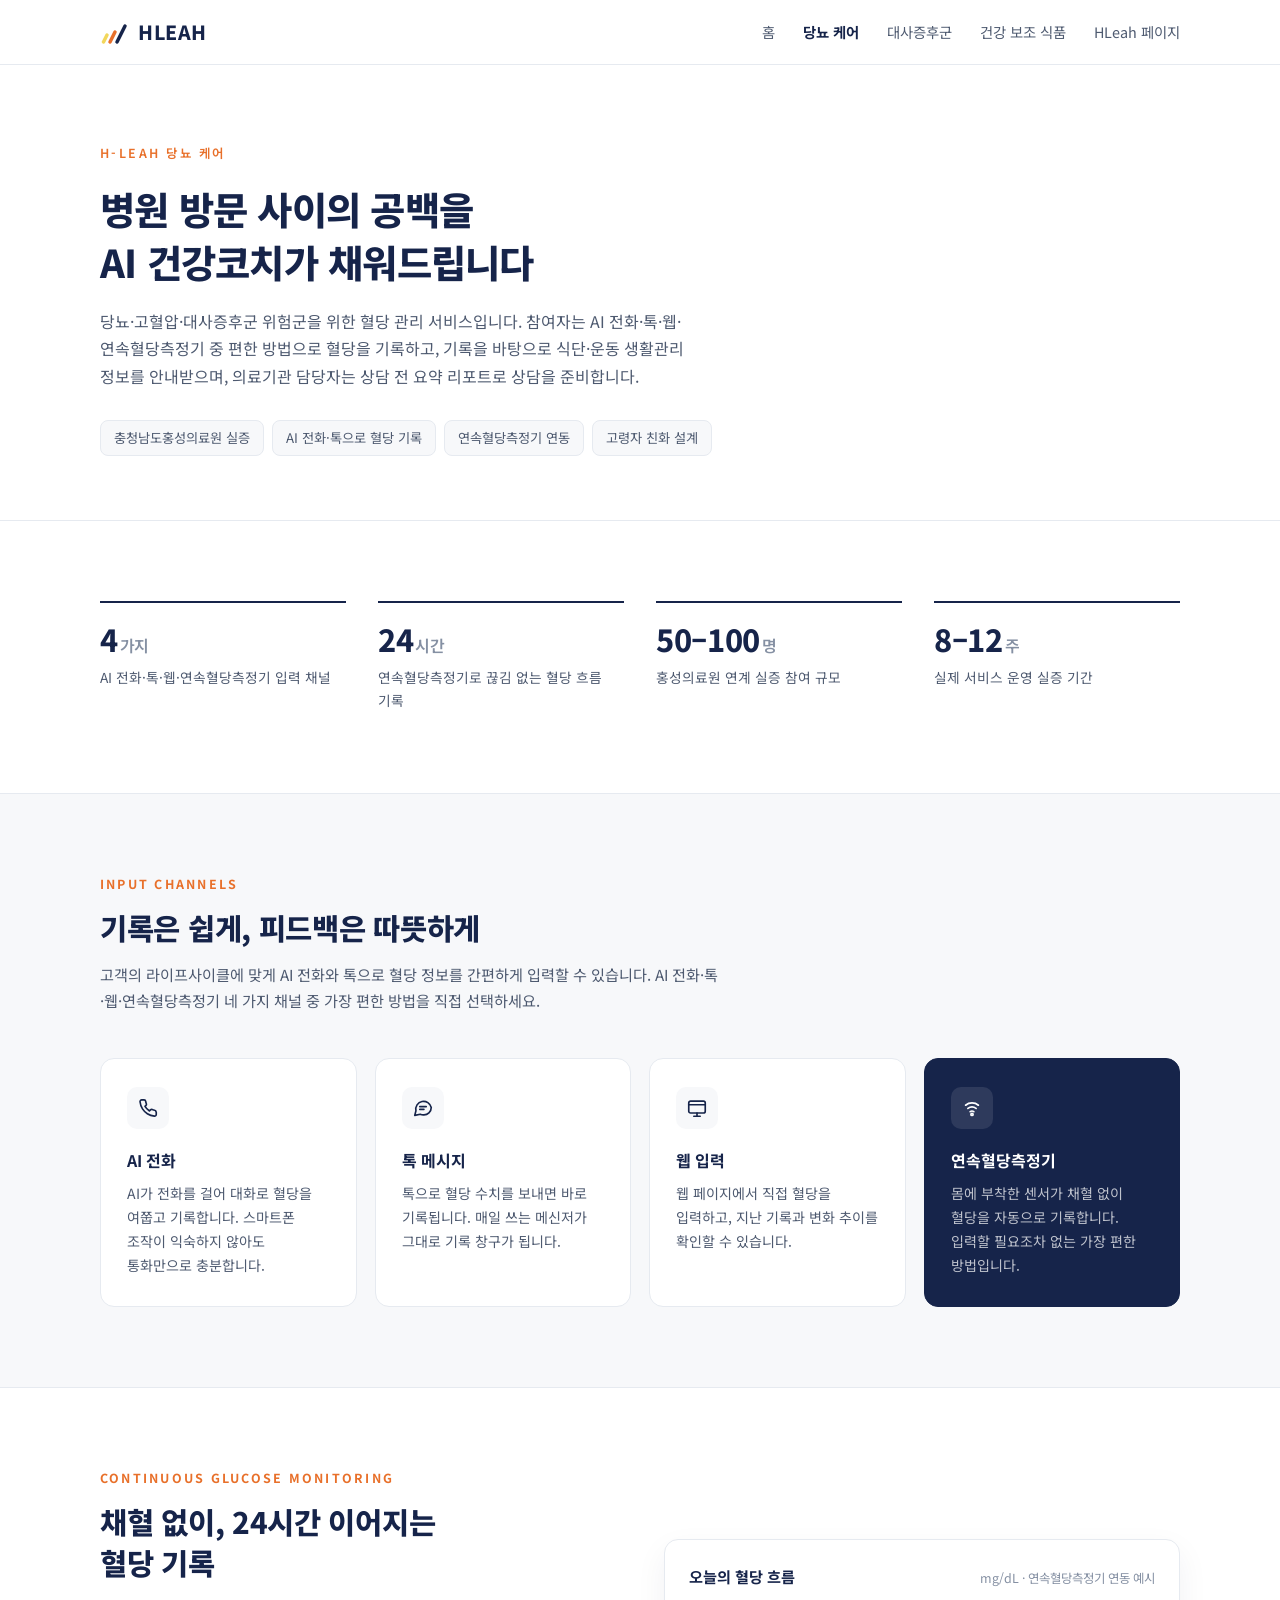
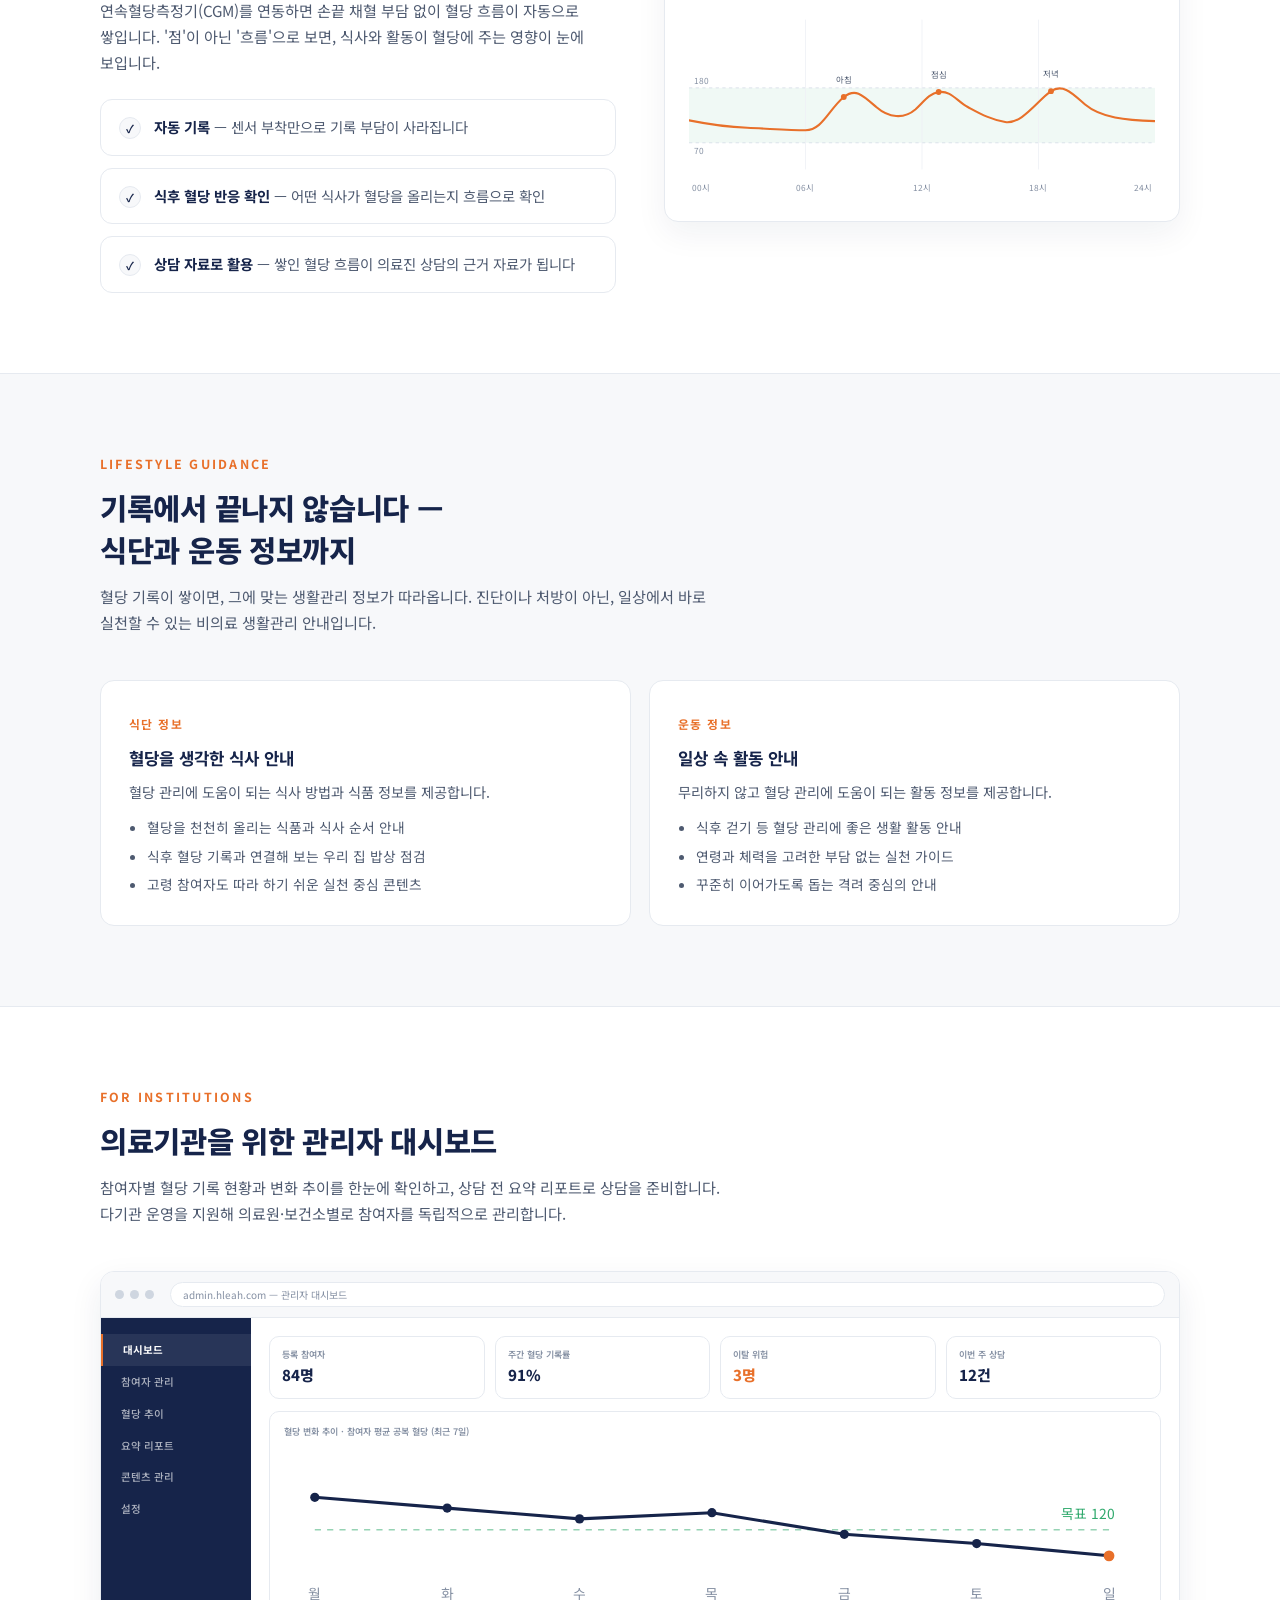
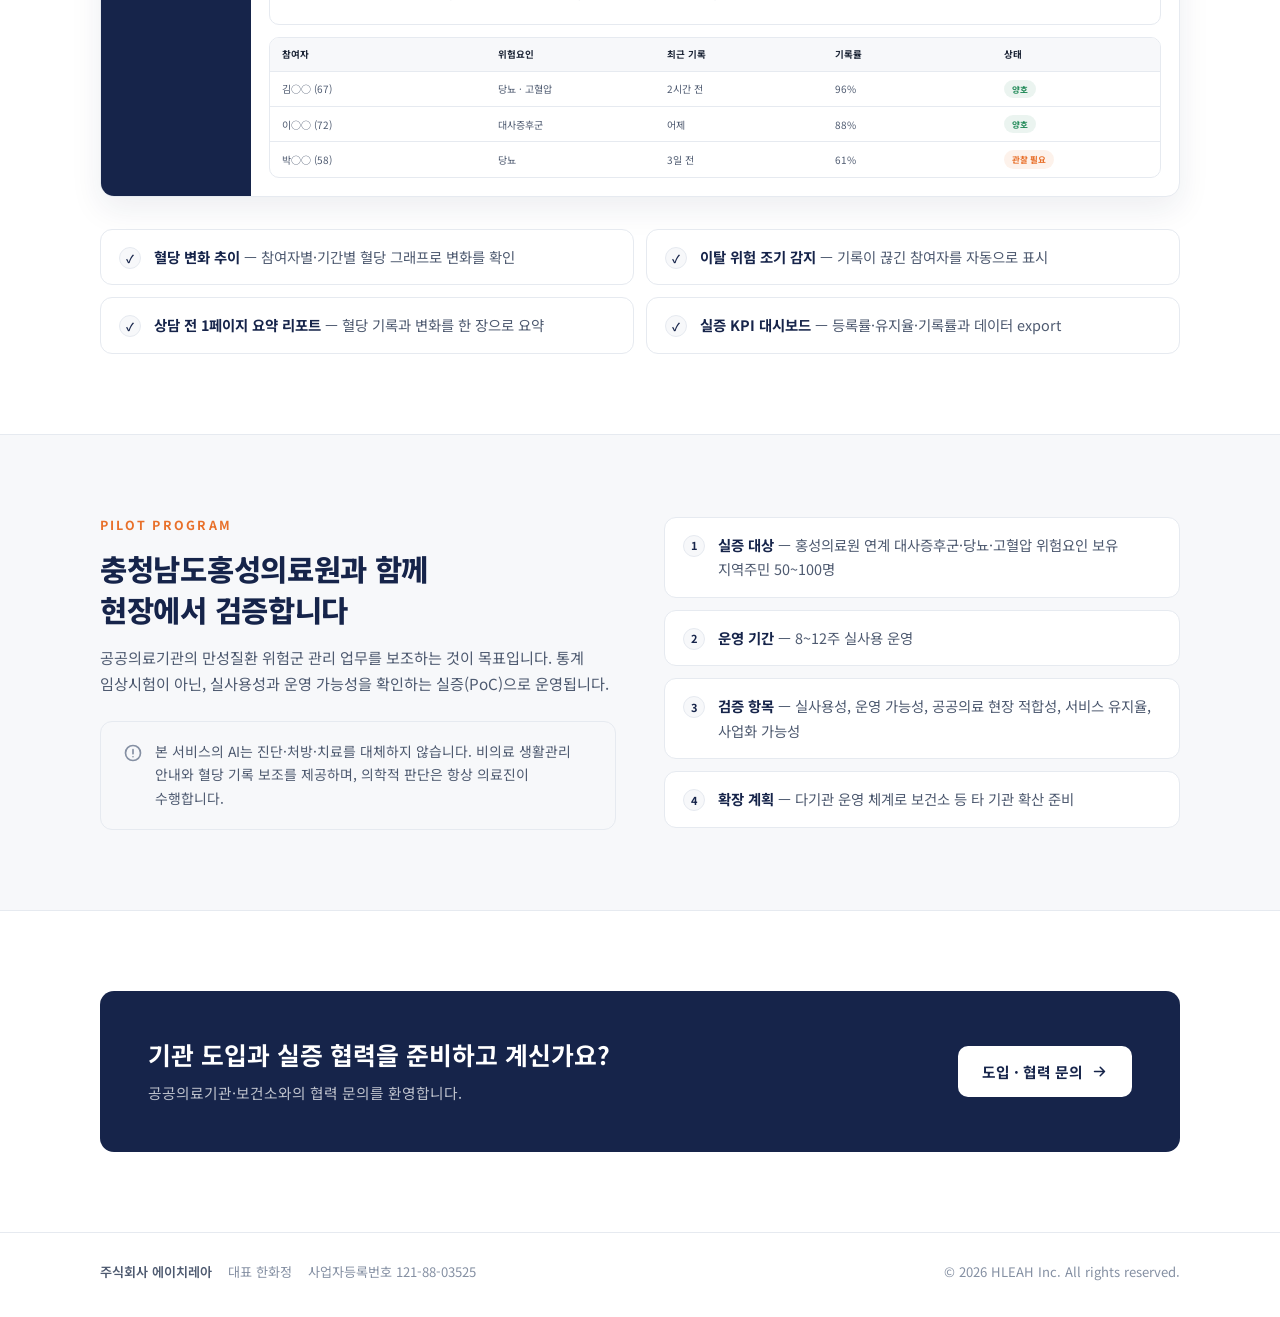
==== diabetes.html @ e3f1f856 "H-LEAH 정적 관문 홈페이지 초기 배포 - index.html: 바로가기 허브 (HLeah 페이지·당뇨 케어·대사증후군·건강 보조 식품) - diabetes.html: 당뇨 케" ====
<!DOCTYPE html>
<html lang="ko">
<head>
<meta charset="UTF-8">
<meta name="viewport" content="width=device-width, initial-scale=1.0">
<title>당뇨 케어 서비스 — H-LEAH</title>
<meta name="description" content="AI 전화·톡·웹·연속혈당측정기로 혈당을 간편하게 기록하는 당뇨 케어 서비스. 충청남도홍성의료원과 실증을 진행하고 있습니다.">
<link rel="preconnect" href="https://fonts.googleapis.com">
<link rel="preconnect" href="https://fonts.gstatic.com" crossorigin>
<link href="https://fonts.googleapis.com/css2?family=Noto+Sans+KR:wght@400;500;700;800;900&display=swap" rel="stylesheet">
<link rel="stylesheet" href="css/style.css">
<link rel="icon" href="data:image/svg+xml,%3Csvg xmlns='http://www.w3.org/2000/svg' viewBox='0 0 112 100'%3E%3Cg stroke-linecap='round' fill='none' stroke-width='14'%3E%3Cline x1='14' y1='88' x2='28' y2='60' stroke='%23f2d75c'/%3E%3Cline x1='40' y1='88' x2='60' y2='48' stroke='%23e8702a'/%3E%3Cline x1='68' y1='88' x2='100' y2='24' stroke='%2316244a'/%3E%3C/g%3E%3C/svg%3E">
</head>
<body>

<header class="site-header">
  <div class="container">
    <a class="logo" href="index.html" aria-label="H-LEAH 홈">
      <svg viewBox="0 0 112 100" width="28" height="25" aria-hidden="true">
        <g stroke-linecap="round" fill="none" stroke-width="14">
          <line x1="14" y1="88" x2="28" y2="60" stroke="#f2d75c"/>
          <line x1="40" y1="88" x2="60" y2="48" stroke="#e8702a"/>
          <line x1="68" y1="88" x2="100" y2="24" stroke="#16244a"/>
        </g>
      </svg>
      <span class="logo-word">HLEAH</span>
    </a>
    <nav class="site-nav">
      <a href="index.html">홈</a>
      <a href="diabetes.html" class="active">당뇨 케어</a>
      <a href="metabolic.html">대사증후군</a>
      <a href="supplements.html">건강 보조 식품</a>
      <a href="https://www.hleah.com">HLeah 페이지</a>
    </nav>
  </div>
</header>

<main>

<section class="sub-hero">
  <div class="container">
    <span class="eyebrow">H-LEAH 당뇨 케어</span>
    <h1>병원 방문 사이의 공백을<br>AI 건강코치가 채워드립니다</h1>
    <p class="lede">당뇨·고혈압·대사증후군 위험군을 위한 혈당 관리 서비스입니다.
    참여자는 AI 전화·톡·웹·연속혈당측정기 중 편한 방법으로 혈당을 기록하고,
    기록을 바탕으로 식단·운동 생활관리 정보를 안내받으며,
    의료기관 담당자는 상담 전 요약 리포트로 상담을 준비합니다.</p>
    <div class="hero-meta">
      <span class="hero-chip">충청남도홍성의료원 실증</span>
      <span class="hero-chip">AI 전화·톡으로 혈당 기록</span>
      <span class="hero-chip">연속혈당측정기 연동</span>
      <span class="hero-chip">고령자 친화 설계</span>
    </div>
  </div>
</section>

<section class="section">
  <div class="container">
    <div class="stat-strip">
      <div class="stat"><div class="num">4<em>가지</em></div><div class="lbl">AI 전화·톡·웹·연속혈당측정기 입력 채널</div></div>
      <div class="stat"><div class="num">24<em>시간</em></div><div class="lbl">연속혈당측정기로 끊김 없는 혈당 흐름 기록</div></div>
      <div class="stat"><div class="num">50–100<em>명</em></div><div class="lbl">홍성의료원 연계 실증 참여 규모</div></div>
      <div class="stat"><div class="num">8–12<em>주</em></div><div class="lbl">실제 서비스 운영 실증 기간</div></div>
    </div>
  </div>
</section>

<section class="section tint">
  <div class="container">
    <div class="section-head">
      <div class="kicker">Input Channels</div>
      <h2>기록은 쉽게, 피드백은 따뜻하게</h2>
      <p>고객의 라이프사이클에 맞게 AI 전화와 톡으로 혈당 정보를 간편하게 입력할 수 있습니다.
      AI 전화·톡·웹·연속혈당측정기 네 가지 채널 중 가장 편한 방법을 직접 선택하세요.</p>
    </div>
    <div class="feature-grid cols-4">
      <div class="feature-card">
        <div class="f-icon"><svg viewBox="0 0 24 24" fill="none" stroke="#16244a" stroke-width="1.8" stroke-linecap="round" stroke-linejoin="round"><path d="M21 16.5v2.6a1.8 1.8 0 0 1-2 1.8 17.6 17.6 0 0 1-7.7-2.7 17.3 17.3 0 0 1-5.3-5.3A17.6 17.6 0 0 1 3.3 5.2 1.8 1.8 0 0 1 5.1 3.2h2.6a1.8 1.8 0 0 1 1.8 1.5c.1.9.4 1.8.7 2.6a1.8 1.8 0 0 1-.4 1.9l-1.1 1.1a14.4 14.4 0 0 0 4.9 4.9l1.1-1.1a1.8 1.8 0 0 1 1.9-.4c.8.3 1.7.6 2.6.7a1.8 1.8 0 0 1 1.5 1.8Z"/></svg></div>
        <h3>AI 전화</h3>
        <p>AI가 전화를 걸어 대화로 혈당을 여쭙고 기록합니다. 스마트폰 조작이 익숙하지 않아도 통화만으로 충분합니다.</p>
      </div>
      <div class="feature-card">
        <div class="f-icon"><svg viewBox="0 0 24 24" fill="none" stroke="#16244a" stroke-width="1.8" stroke-linecap="round" stroke-linejoin="round"><path d="M21 11.5a8 8 0 0 1-8.5 8 8.4 8.4 0 0 1-3.5-.7L3 20l1.3-5A8 8 0 1 1 21 11.5Z"/><path d="M8.5 10.5h7M8.5 13.5h4.5"/></svg></div>
        <h3>톡 메시지</h3>
        <p>톡으로 혈당 수치를 보내면 바로 기록됩니다. 매일 쓰는 메신저가 그대로 기록 창구가 됩니다.</p>
      </div>
      <div class="feature-card">
        <div class="f-icon"><svg viewBox="0 0 24 24" fill="none" stroke="#16244a" stroke-width="1.8" stroke-linecap="round" stroke-linejoin="round"><rect x="3" y="4.5" width="18" height="13" rx="2"/><path d="M3 8.5h18M8.5 21h7M12 17.5V21"/></svg></div>
        <h3>웹 입력</h3>
        <p>웹 페이지에서 직접 혈당을 입력하고, 지난 기록과 변화 추이를 확인할 수 있습니다.</p>
      </div>
      <div class="feature-card dark">
        <div class="f-icon"><svg viewBox="0 0 24 24" fill="none" stroke="#fff" stroke-width="1.8" stroke-linecap="round" stroke-linejoin="round"><path d="M5 9a11 11 0 0 1 14 0"/><path d="M7.5 12.5a7.5 7.5 0 0 1 9 0"/><path d="M10 16a3.5 3.5 0 0 1 4 0"/><circle cx="12" cy="19" r="1.2"/></svg></div>
        <h3>연속혈당측정기</h3>
        <p>몸에 부착한 센서가 채혈 없이 혈당을 자동으로 기록합니다. 입력할 필요조차 없는 가장 편한 방법입니다.</p>
      </div>
    </div>
  </div>
</section>

<section class="section">
  <div class="container">
    <div class="split">
      <div>
        <div class="section-head" style="margin-bottom:24px">
          <div class="kicker">Continuous Glucose Monitoring</div>
          <h2>채혈 없이, 24시간 이어지는<br>혈당 기록</h2>
          <p>연속혈당측정기(CGM)를 연동하면 손끝 채혈 부담 없이 혈당 흐름이 자동으로 쌓입니다.
          '점'이 아닌 '흐름'으로 보면, 식사와 활동이 혈당에 주는 영향이 눈에 보입니다.</p>
        </div>
        <ul class="checklist">
          <li><span class="ck">✓</span><span><b>자동 기록</b> — 센서 부착만으로 기록 부담이 사라집니다</span></li>
          <li><span class="ck">✓</span><span><b>식후 혈당 반응 확인</b> — 어떤 식사가 혈당을 올리는지 흐름으로 확인</span></li>
          <li><span class="ck">✓</span><span><b>상담 자료로 활용</b> — 쌓인 혈당 흐름이 의료진 상담의 근거 자료가 됩니다</span></li>
        </ul>
      </div>
      <div class="cgm-panel">
        <div class="cgm-head"><b>오늘의 혈당 흐름</b><span>mg/dL · 연속혈당측정기 연동 예시</span></div>
        <svg viewBox="0 0 560 240" role="img" aria-label="연속혈당측정기 혈당 곡선 예시 그래프">
          <rect x="0" y="102" width="560" height="66" fill="rgba(47,169,108,0.07)"/>
          <line x1="0" y1="102" x2="560" y2="102" stroke="#d7dee8" stroke-dasharray="4 4"/>
          <line x1="0" y1="168" x2="560" y2="168" stroke="#d7dee8" stroke-dasharray="4 4"/>
          <text x="6" y="97" font-size="10" fill="#8590a3">180</text>
          <text x="6" y="182" font-size="10" fill="#8590a3">70</text>
          <line x1="140" y1="20" x2="140" y2="200" stroke="#eef1f6"/>
          <line x1="280" y1="20" x2="280" y2="200" stroke="#eef1f6"/>
          <line x1="420" y1="20" x2="420" y2="200" stroke="#eef1f6"/>
          <path d="M0,141 C25,146 45,149 70,150 C95,151 120,153 140,153 C160,153 168,128 186,113 C200,102 208,110 225,125 C240,138 258,140 272,128 C282,119 288,109 300,107 C315,105 322,118 335,125 C350,133 362,140 380,143 C400,146 418,118 435,106 C450,96 462,110 476,122 C495,138 525,141 560,142"
                fill="none" stroke="#e8702a" stroke-width="2.5" stroke-linecap="round"/>
          <circle cx="186" cy="113" r="3.5" fill="#e8702a"/>
          <circle cx="300" cy="107" r="3.5" fill="#e8702a"/>
          <circle cx="435" cy="106" r="3.5" fill="#e8702a"/>
          <text x="186" y="96" font-size="10" fill="#4e5a70" text-anchor="middle">아침</text>
          <text x="300" y="90" font-size="10" fill="#4e5a70" text-anchor="middle">점심</text>
          <text x="435" y="89" font-size="10" fill="#4e5a70" text-anchor="middle">저녁</text>
          <text x="4" y="226" font-size="10" fill="#8590a3">00시</text>
          <text x="140" y="226" font-size="10" fill="#8590a3" text-anchor="middle">06시</text>
          <text x="280" y="226" font-size="10" fill="#8590a3" text-anchor="middle">12시</text>
          <text x="420" y="226" font-size="10" fill="#8590a3" text-anchor="middle">18시</text>
          <text x="556" y="226" font-size="10" fill="#8590a3" text-anchor="end">24시</text>
        </svg>
      </div>
    </div>
  </div>
</section>

<section class="section tint">
  <div class="container">
    <div class="section-head">
      <div class="kicker">Lifestyle Guidance</div>
      <h2>기록에서 끝나지 않습니다 —<br>식단과 운동 정보까지</h2>
      <p>혈당 기록이 쌓이면, 그에 맞는 생활관리 정보가 따라옵니다.
      진단이나 처방이 아닌, 일상에서 바로 실천할 수 있는 비의료 생활관리 안내입니다.</p>
    </div>
    <div class="info-grid">
      <div class="info-card">
        <span class="tag">식단 정보</span>
        <h3>혈당을 생각한 식사 안내</h3>
        <p>혈당 관리에 도움이 되는 식사 방법과 식품 정보를 제공합니다.</p>
        <ul>
          <li>혈당을 천천히 올리는 식품과 식사 순서 안내</li>
          <li>식후 혈당 기록과 연결해 보는 우리 집 밥상 점검</li>
          <li>고령 참여자도 따라 하기 쉬운 실천 중심 콘텐츠</li>
        </ul>
      </div>
      <div class="info-card">
        <span class="tag">운동 정보</span>
        <h3>일상 속 활동 안내</h3>
        <p>무리하지 않고 혈당 관리에 도움이 되는 활동 정보를 제공합니다.</p>
        <ul>
          <li>식후 걷기 등 혈당 관리에 좋은 생활 활동 안내</li>
          <li>연령과 체력을 고려한 부담 없는 실천 가이드</li>
          <li>꾸준히 이어가도록 돕는 격려 중심의 안내</li>
        </ul>
      </div>
    </div>
  </div>
</section>

<section class="section" id="admin">
  <div class="container">
    <div class="section-head">
      <div class="kicker">For Institutions</div>
      <h2>의료기관을 위한 관리자 대시보드</h2>
      <p>참여자별 혈당 기록 현황과 변화 추이를 한눈에 확인하고, 상담 전 요약 리포트로
      상담을 준비합니다. 다기관 운영을 지원해 의료원·보건소별로 참여자를 독립적으로 관리합니다.</p>
    </div>

    <div class="browser">
      <div class="b-bar"><i></i><i></i><i></i><span class="b-url">admin.hleah.com — 관리자 대시보드</span></div>
      <div class="b-body">
        <div class="b-side">
          <b class="on">대시보드</b>
          <b>참여자 관리</b>
          <b>혈당 추이</b>
          <b>요약 리포트</b>
          <b>콘텐츠 관리</b>
          <b>설정</b>
        </div>
        <div class="b-main">
          <div class="b-cards">
            <div class="b-card"><div class="k">등록 참여자</div><div class="v">84명</div></div>
            <div class="b-card"><div class="k">주간 혈당 기록률</div><div class="v">91%</div></div>
            <div class="b-card"><div class="k">이탈 위험</div><div class="v"><em>3명</em></div></div>
            <div class="b-card"><div class="k">이번 주 상담</div><div class="v">12건</div></div>
          </div>
          <div class="b-chart">
            <div class="k">혈당 변화 추이 · 참여자 평균 공복 혈당 (최근 7일)</div>
            <svg viewBox="0 0 560 110" role="img" aria-label="최근 7일 평균 공복 혈당 추이 그래프">
              <line x1="20" y1="55" x2="540" y2="55" stroke="#2fa96c" stroke-dasharray="4 4" opacity="0.5"/>
              <text x="540" y="48" font-size="9" fill="#2fa96c" text-anchor="end">목표 120</text>
              <polyline points="20,34 106,41 192,48 278,44 364,58 450,64 536,72" fill="none" stroke="#16244a" stroke-width="2"/>
              <circle cx="20" cy="34" r="3" fill="#16244a"/><circle cx="106" cy="41" r="3" fill="#16244a"/>
              <circle cx="192" cy="48" r="3" fill="#16244a"/><circle cx="278" cy="44" r="3" fill="#16244a"/>
              <circle cx="364" cy="58" r="3" fill="#16244a"/><circle cx="450" cy="64" r="3" fill="#16244a"/>
              <circle cx="536" cy="72" r="3.5" fill="#e8702a"/>
              <text x="20" y="100" font-size="9" fill="#8590a3" text-anchor="middle">월</text>
              <text x="106" y="100" font-size="9" fill="#8590a3" text-anchor="middle">화</text>
              <text x="192" y="100" font-size="9" fill="#8590a3" text-anchor="middle">수</text>
              <text x="278" y="100" font-size="9" fill="#8590a3" text-anchor="middle">목</text>
              <text x="364" y="100" font-size="9" fill="#8590a3" text-anchor="middle">금</text>
              <text x="450" y="100" font-size="9" fill="#8590a3" text-anchor="middle">토</text>
              <text x="536" y="100" font-size="9" fill="#8590a3" text-anchor="middle">일</text>
            </svg>
          </div>
          <div class="b-table">
            <div class="tr head"><span>참여자</span><span>위험요인</span><span>최근 기록</span><span>기록률</span><span>상태</span></div>
            <div class="tr"><span>김○○ (67)</span><span>당뇨 · 고혈압</span><span>2시간 전</span><span>96%</span><span><span class="pill ok">양호</span></span></div>
            <div class="tr"><span>이○○ (72)</span><span>대사증후군</span><span>어제</span><span>88%</span><span><span class="pill ok">양호</span></span></div>
            <div class="tr"><span>박○○ (58)</span><span>당뇨</span><span>3일 전</span><span>61%</span><span><span class="pill watch">관찰 필요</span></span></div>
          </div>
        </div>
      </div>
    </div>

    <div style="height:32px"></div>
    <ul class="checklist" style="display:grid;grid-template-columns:repeat(2,1fr);gap:12px">
      <li><span class="ck">✓</span><span><b>혈당 변화 추이</b> — 참여자별·기간별 혈당 그래프로 변화를 확인</span></li>
      <li><span class="ck">✓</span><span><b>이탈 위험 조기 감지</b> — 기록이 끊긴 참여자를 자동으로 표시</span></li>
      <li><span class="ck">✓</span><span><b>상담 전 1페이지 요약 리포트</b> — 혈당 기록과 변화를 한 장으로 요약</span></li>
      <li><span class="ck">✓</span><span><b>실증 KPI 대시보드</b> — 등록률·유지율·기록률과 데이터 export</span></li>
    </ul>
  </div>
</section>

<section class="section tint">
  <div class="container">
    <div class="split">
      <div>
        <div class="section-head" style="margin-bottom:24px">
          <div class="kicker">Pilot Program</div>
          <h2>충청남도홍성의료원과 함께<br>현장에서 검증합니다</h2>
          <p>공공의료기관의 만성질환 위험군 관리 업무를 보조하는 것이 목표입니다.
          통계 임상시험이 아닌, 실사용성과 운영 가능성을 확인하는 실증(PoC)으로 운영됩니다.</p>
        </div>
        <div class="notice">
          <svg viewBox="0 0 24 24" width="20" height="20" fill="none" stroke="currentColor" stroke-width="2" stroke-linecap="round" stroke-linejoin="round"><circle cx="12" cy="12" r="9"/><path d="M12 8v5M12 16.5v.01"/></svg>
          <span>본 서비스의 AI는 진단·처방·치료를 대체하지 않습니다. 비의료 생활관리 안내와
          혈당 기록 보조를 제공하며, 의학적 판단은 항상 의료진이 수행합니다.</span>
        </div>
      </div>
      <ul class="checklist">
        <li><span class="ck">1</span><span><b>실증 대상</b> — 홍성의료원 연계 대사증후군·당뇨·고혈압 위험요인 보유 지역주민 50~100명</span></li>
        <li><span class="ck">2</span><span><b>운영 기간</b> — 8~12주 실사용 운영</span></li>
        <li><span class="ck">3</span><span><b>검증 항목</b> — 실사용성, 운영 가능성, 공공의료 현장 적합성, 서비스 유지율, 사업화 가능성</span></li>
        <li><span class="ck">4</span><span><b>확장 계획</b> — 다기관 운영 체계로 보건소 등 타 기관 확산 준비</span></li>
      </ul>
    </div>
  </div>
</section>

<section class="section">
  <div class="container">
    <div class="cta-band">
      <div>
        <h2>기관 도입과 실증 협력을 준비하고 계신가요?</h2>
        <p>공공의료기관·보건소와의 협력 문의를 환영합니다.</p>
      </div>
      <a class="btn primary" href="https://www.hleah.com/contact">도입 · 협력 문의
        <svg viewBox="0 0 24 24" width="17" height="17" fill="none" stroke="currentColor" stroke-width="2.2" stroke-linecap="round" stroke-linejoin="round"><path d="M5 12h14M13 6l6 6-6 6"/></svg>
      </a>
    </div>
  </div>
</section>

</main>

<footer class="site-footer">
  <div class="container">
    <div class="corp">
      <span><b>주식회사 에이치레아</b></span>
      <span>대표 한화정</span>
      <span>사업자등록번호 121-88-03525</span>
    </div>
    <span>© 2026 HLEAH Inc. All rights reserved.</span>
  </div>
</footer>

</body>
</html>
---- css/style.css ----
/* ==========================================================
   H-LEAH — 정적 홈페이지 공용 스타일 (클린 미니멀)
   CI: Navy #16244a / Orange #e8702a / Yellow #f2d75c
   ========================================================== */

:root {
  --navy: #16244a;
  --navy-deep: #101b38;
  --orange: #e8702a;
  --yellow: #f2d75c;
  --ink: #1c2536;
  --ink-soft: #4e5a70;
  --ink-mute: #8590a3;
  --paper: #ffffff;
  --paper-alt: #f7f8fa;
  --line: #e6eaf0;
  --line-dark: #cfd6e0;
  --radius: 14px;
  --font: "Noto Sans KR", -apple-system, BlinkMacSystemFont, "Segoe UI", "Apple SD Gothic Neo", sans-serif;
}

* { margin: 0; padding: 0; box-sizing: border-box; }

html { scroll-behavior: smooth; }

body {
  font-family: var(--font);
  line-height: 1.7;
  color: var(--ink);
  background: var(--paper);
  -webkit-font-smoothing: antialiased;
  text-rendering: optimizeLegibility;
  word-break: keep-all;
  min-height: 100vh;
  display: flex;
  flex-direction: column;
}

img { max-width: 100%; display: block; }
a { color: inherit; text-decoration: none; }
main { flex: 1; }

.container { width: min(1080px, 90%); margin: 0 auto; }

/* ---------- 로고 ---------- */
.logo { display: inline-flex; align-items: center; gap: 10px; color: var(--navy); }
.logo svg { display: block; }
.logo-word {
  font-weight: 800;
  letter-spacing: 0.03em;
  font-size: 1.22rem;
  line-height: 1;
}

/* ---------- 헤더 ---------- */
.site-header {
  position: sticky;
  top: 0;
  z-index: 50;
  background: rgba(255, 255, 255, 0.92);
  border-bottom: 1px solid var(--line);
}
.site-header .container {
  display: flex;
  align-items: center;
  justify-content: space-between;
  height: 64px;
}
.site-nav { display: flex; gap: 28px; font-size: 0.9rem; }
.site-nav a { color: var(--ink-soft); transition: color 0.15s; }
.site-nav a:hover { color: var(--ink); }
.site-nav a.active { color: var(--navy); font-weight: 700; }

/* ---------- 허브 히어로 ---------- */
.hub-hero {
  text-align: center;
  padding: 96px 0 64px;
}
.hub-hero .eyebrow {
  display: block;
  font-size: 0.78rem;
  font-weight: 600;
  letter-spacing: 0.22em;
  text-transform: uppercase;
  color: var(--ink-mute);
  margin-bottom: 22px;
}
.hub-hero h1 {
  font-size: clamp(1.8rem, 4vw, 2.7rem);
  font-weight: 800;
  line-height: 1.35;
  letter-spacing: -0.02em;
  color: var(--navy);
}
.hub-hero h1 .accent { color: var(--orange); }
.hub-hero p {
  margin: 22px auto 0;
  max-width: 560px;
  font-size: 1rem;
  color: var(--ink-soft);
}

/* ---------- 바로가기 카드 ---------- */
.gateway { padding: 8px 0 96px; }
.gateway-grid {
  display: grid;
  grid-template-columns: repeat(2, 1fr);
  gap: 20px;
}
.gate-card {
  display: flex;
  flex-direction: column;
  gap: 14px;
  padding: 34px 32px 30px;
  border-radius: var(--radius);
  background: var(--paper);
  border: 1px solid var(--line);
  transition: border-color 0.2s ease, box-shadow 0.2s ease;
}
.gate-card:hover {
  border-color: var(--line-dark);
  box-shadow: 0 6px 24px rgba(22, 36, 74, 0.07);
}
.gate-top {
  display: flex;
  align-items: center;
  justify-content: space-between;
  gap: 12px;
  margin-bottom: 4px;
}
.gate-icon { display: grid; place-items: center; }
.gate-icon svg { width: 30px; height: 30px; }
.gate-badge {
  font-size: 0.78rem;
  font-weight: 500;
  color: var(--ink-mute);
  display: inline-flex;
  align-items: center;
  gap: 7px;
  white-space: nowrap;
}
.gate-badge::before {
  content: "";
  width: 7px;
  height: 7px;
  border-radius: 50%;
  background: currentColor;
}
.gate-badge.live::before { background: #2fa96c; }
.gate-badge.pilot::before { background: var(--orange); }
.gate-badge.prep {
  color: var(--orange);
  font-weight: 700;
  background: rgba(232, 112, 42, 0.08);
  border: 1px solid rgba(232, 112, 42, 0.3);
  border-radius: 999px;
  padding: 5px 13px;
}
.gate-badge.prep::before { background: var(--orange); }
.hero-chip.prep {
  color: var(--orange);
  font-weight: 700;
  background: rgba(232, 112, 42, 0.07);
  border-color: rgba(232, 112, 42, 0.3);
}
.gate-card h2 {
  font-size: 1.2rem;
  font-weight: 700;
  letter-spacing: -0.01em;
  color: var(--navy);
}
.gate-card p { font-size: 0.91rem; color: var(--ink-soft); flex: 1; }
.gate-go {
  display: inline-flex;
  align-items: center;
  gap: 7px;
  font-size: 0.88rem;
  font-weight: 600;
  color: var(--orange);
  margin-top: 4px;
}
.gate-go svg { transition: transform 0.2s ease; }
.gate-card:hover .gate-go svg { transform: translateX(3px); }

/* ---------- 푸터 ---------- */
.site-footer {
  border-top: 1px solid var(--line);
  padding: 28px 0 34px;
  font-size: 0.82rem;
  color: var(--ink-mute);
}
.site-footer .container {
  display: flex;
  flex-wrap: wrap;
  gap: 8px 26px;
  align-items: center;
  justify-content: space-between;
}
.site-footer .corp { display: flex; flex-wrap: wrap; gap: 4px 16px; }
.site-footer b { color: var(--ink-soft); font-weight: 600; }

/* ---------- 서브페이지 히어로 ---------- */
.sub-hero {
  border-bottom: 1px solid var(--line);
  padding: 78px 0 64px;
}
.sub-hero .eyebrow {
  display: block;
  font-size: 0.78rem;
  font-weight: 600;
  letter-spacing: 0.2em;
  text-transform: uppercase;
  color: var(--orange);
  margin-bottom: 18px;
}
.sub-hero h1 {
  font-size: clamp(1.65rem, 3.4vw, 2.4rem);
  font-weight: 800;
  line-height: 1.38;
  letter-spacing: -0.02em;
  color: var(--navy);
  max-width: 700px;
}
.sub-hero .lede {
  margin-top: 20px;
  max-width: 620px;
  font-size: 1rem;
  color: var(--ink-soft);
}
.sub-hero .hero-meta {
  display: flex;
  flex-wrap: wrap;
  gap: 8px;
  margin-top: 30px;
}
.hero-chip {
  font-size: 0.83rem;
  color: var(--ink-soft);
  background: var(--paper-alt);
  border: 1px solid var(--line);
  border-radius: 8px;
  padding: 6px 13px;
}

/* ---------- 공통 섹션 ---------- */
.section { padding: 80px 0; }
.section.tint { background: var(--paper-alt); border-top: 1px solid var(--line); border-bottom: 1px solid var(--line); }
.section.tint + .section.tint { border-top: 0; }
.section-head { max-width: 620px; margin-bottom: 44px; }
.section-head .kicker {
  font-size: 0.78rem;
  font-weight: 700;
  letter-spacing: 0.18em;
  text-transform: uppercase;
  color: var(--orange);
  margin-bottom: 12px;
}
.section-head h2 {
  font-size: clamp(1.4rem, 2.6vw, 1.85rem);
  font-weight: 800;
  letter-spacing: -0.01em;
  line-height: 1.4;
  color: var(--navy);
}
.section-head p { margin-top: 14px; color: var(--ink-soft); font-size: 0.95rem; }

/* ---------- 기능 카드 ---------- */
.feature-grid {
  display: grid;
  grid-template-columns: repeat(3, 1fr);
  gap: 18px;
}
.feature-card {
  background: var(--paper);
  border: 1px solid var(--line);
  border-radius: var(--radius);
  padding: 28px 26px;
}
.feature-card .f-icon {
  width: 42px;
  height: 42px;
  border-radius: 10px;
  display: grid;
  place-items: center;
  margin-bottom: 18px;
  background: var(--paper-alt);
}
.feature-card .f-icon svg { width: 22px; height: 22px; }
.feature-card h3 { font-size: 1rem; font-weight: 700; margin-bottom: 8px; color: var(--navy); }
.feature-card p { font-size: 0.88rem; color: var(--ink-soft); }

/* ---------- 통계 스트립 ---------- */
.stat-strip {
  display: grid;
  grid-template-columns: repeat(4, 1fr);
  gap: 32px;
}
.stat {
  border-top: 2px solid var(--navy);
  padding-top: 18px;
}
.stat .num {
  font-size: 1.9rem;
  font-weight: 800;
  color: var(--navy);
  line-height: 1.2;
  letter-spacing: -0.01em;
}
.stat .num em { font-style: normal; font-size: 1rem; font-weight: 600; color: var(--ink-mute); margin-left: 2px; }
.stat .lbl { margin-top: 8px; font-size: 0.86rem; color: var(--ink-soft); }

/* ---------- 입력 채널 카드 ---------- */
.feature-grid.cols-4 { grid-template-columns: repeat(4, 1fr); }
.feature-card.dark { background: var(--navy); border-color: var(--navy); }
.feature-card.dark h3 { color: #fff; }
.feature-card.dark p { color: rgba(255, 255, 255, 0.72); }
.feature-card.dark .f-icon { background: rgba(255, 255, 255, 0.1); }

/* ---------- CGM 차트 패널 ---------- */
.cgm-panel {
  background: var(--paper);
  border: 1px solid var(--line);
  border-radius: var(--radius);
  padding: 24px 24px 18px;
  box-shadow: 0 12px 32px rgba(22, 36, 74, 0.06);
}
.cgm-head {
  display: flex;
  align-items: baseline;
  justify-content: space-between;
  gap: 12px;
  margin-bottom: 14px;
}
.cgm-head b { font-size: 0.95rem; font-weight: 700; color: var(--navy); }
.cgm-head span { font-size: 0.78rem; color: var(--ink-mute); }
.cgm-panel svg { width: 100%; height: auto; display: block; }

/* ---------- 목업: 브라우저(관리자) ---------- */
.browser {
  border-radius: var(--radius);
  background: #fff;
  border: 1px solid var(--line);
  box-shadow: 0 12px 32px rgba(22, 36, 74, 0.08);
  overflow: hidden;
  font-size: 11px;
  text-align: left;
}
.browser .b-bar {
  display: flex;
  align-items: center;
  gap: 6px;
  padding: 10px 14px;
  background: var(--paper-alt);
  border-bottom: 1px solid var(--line);
}
.browser .b-bar i { width: 9px; height: 9px; border-radius: 50%; background: var(--line-dark); }
.browser .b-url {
  margin-left: 10px;
  flex: 1;
  background: #fff;
  border: 1px solid var(--line);
  border-radius: 999px;
  padding: 3px 12px;
  color: var(--ink-mute);
  font-size: 10px;
}
.browser .b-body { display: grid; grid-template-columns: 150px 1fr; min-height: 300px; }
.browser .b-side {
  background: var(--navy);
  color: rgba(255, 255, 255, 0.65);
  padding: 16px 0;
  font-size: 10.5px;
}
.browser .b-side b { display: block; padding: 7px 20px; font-weight: 500; }
.browser .b-side b.on {
  color: #fff;
  font-weight: 700;
  background: rgba(255, 255, 255, 0.08);
  border-left: 2px solid var(--orange);
}
.browser .b-main { padding: 18px; display: flex; flex-direction: column; gap: 12px; }
.b-chart { border: 1px solid var(--line); border-radius: 10px; padding: 12px 14px 10px; }
.b-chart .k { font-size: 9px; color: var(--ink-mute); font-weight: 600; margin-bottom: 6px; }
.b-chart svg { width: 100%; height: auto; display: block; }
.b-cards { display: grid; grid-template-columns: repeat(4, 1fr); gap: 10px; }
.b-card { border: 1px solid var(--line); border-radius: 10px; padding: 10px 12px; }
.b-card .k { font-size: 9px; color: var(--ink-mute); font-weight: 600; }
.b-card .v { font-size: 15px; font-weight: 800; color: var(--navy); }
.b-card .v em { font-style: normal; color: var(--orange); }
.b-table { border: 1px solid var(--line); border-radius: 10px; overflow: hidden; }
.b-table .tr {
  display: grid;
  grid-template-columns: 1.3fr 1fr 1fr 1fr 0.9fr;
  gap: 8px;
  padding: 8px 12px;
  border-top: 1px solid var(--line);
  font-size: 10px;
  color: var(--ink-soft);
  align-items: center;
}
.b-table .tr.head {
  border-top: 0;
  background: var(--paper-alt);
  font-weight: 700;
  color: var(--ink);
  font-size: 9.5px;
}
.pill { display: inline-block; border-radius: 999px; padding: 2px 8px; font-size: 8.5px; font-weight: 700; }
.pill.ok { background: rgba(33, 138, 88, 0.09); color: #218a58; }
.pill.watch { background: rgba(232, 112, 42, 0.09); color: var(--orange); }

/* ---------- 리스트 ---------- */
.split {
  display: grid;
  grid-template-columns: 1fr 1fr;
  gap: 48px;
  align-items: center;
}
.checklist { display: flex; flex-direction: column; gap: 12px; }
.checklist li {
  list-style: none;
  display: flex;
  gap: 13px;
  align-items: flex-start;
  background: var(--paper);
  border: 1px solid var(--line);
  border-radius: 12px;
  padding: 15px 18px;
  font-size: 0.9rem;
  color: var(--ink-soft);
}
.checklist li b { color: var(--navy); font-weight: 700; }
.checklist .ck {
  flex-shrink: 0;
  width: 22px;
  height: 22px;
  border-radius: 50%;
  display: grid;
  place-items: center;
  background: var(--paper-alt);
  border: 1px solid var(--line);
  color: var(--navy);
  font-size: 11px;
  font-weight: 700;
  margin-top: 2px;
}

/* ---------- 안내 배너 ---------- */
.notice {
  background: var(--paper-alt);
  border: 1px solid var(--line);
  border-radius: 12px;
  padding: 18px 22px;
  font-size: 0.87rem;
  color: var(--ink-soft);
  display: flex;
  gap: 12px;
  align-items: flex-start;
}
.notice svg { flex-shrink: 0; margin-top: 3px; color: var(--ink-mute); }

/* ---------- CTA ---------- */
.cta-band {
  color: #fff;
  background: var(--navy);
  border-radius: var(--radius);
  padding: 46px 48px;
  display: flex;
  flex-wrap: wrap;
  align-items: center;
  justify-content: space-between;
  gap: 24px;
}
.cta-band h2 { font-size: clamp(1.25rem, 2.2vw, 1.55rem); font-weight: 700; line-height: 1.45; }
.cta-band p { margin-top: 8px; color: rgba(255, 255, 255, 0.72); font-size: 0.92rem; }
.btn {
  display: inline-flex;
  align-items: center;
  gap: 8px;
  font-weight: 700;
  font-size: 0.92rem;
  border-radius: 10px;
  padding: 13px 24px;
  transition: opacity 0.15s ease;
}
.btn:hover { opacity: 0.9; }
.btn.primary { color: var(--navy); background: #fff; }
.btn.ghost { color: var(--navy); background: #fff; border: 1px solid var(--line); }

/* ---------- 준비중 페이지 ---------- */
.soon-hero { padding: 100px 0 76px; text-align: center; }
.soon-hero .orbit {
  width: 96px;
  height: 96px;
  margin: 0 auto 32px;
  border-radius: 26px;
  display: grid;
  place-items: center;
  background: var(--paper-alt);
  border: 1px solid var(--line);
}
.soon-hero .orbit svg { width: 46px; height: 46px; }

/* ---------- 정보 카드(영양) ---------- */
.info-grid { display: grid; grid-template-columns: repeat(2, 1fr); gap: 18px; }
.info-card {
  background: var(--paper);
  border: 1px solid var(--line);
  border-radius: var(--radius);
  padding: 28px;
}
.info-card .tag {
  display: inline-block;
  font-size: 0.74rem;
  font-weight: 700;
  letter-spacing: 0.12em;
  color: var(--orange);
  margin-bottom: 10px;
}
.info-card h3 { font-size: 1.05rem; font-weight: 700; margin-bottom: 8px; color: var(--navy); }
.info-card p { font-size: 0.89rem; color: var(--ink-soft); }
.info-card ul { margin-top: 12px; padding-left: 18px; font-size: 0.86rem; color: var(--ink-soft); display: flex; flex-direction: column; gap: 5px; }

/* ---------- 반응형 ---------- */
@media (max-width: 900px) {
  .feature-grid, .feature-grid.cols-4 { grid-template-columns: repeat(2, 1fr); }
  .stat-strip { grid-template-columns: repeat(2, 1fr); gap: 24px; }
  .split { grid-template-columns: 1fr; gap: 32px; }
  .browser .b-body { grid-template-columns: 1fr; }
  .browser .b-side { display: flex; flex-wrap: wrap; gap: 2px; padding: 8px; }
  .browser .b-side b { padding: 5px 10px; border-radius: 8px; }
  .browser .b-side b.on { border-left: 0; }
}
@media (max-width: 640px) {
  .gateway-grid, .feature-grid, .feature-grid.cols-4, .info-grid { grid-template-columns: 1fr; }
  .site-nav { display: none; }
  .hub-hero { padding: 64px 0 44px; }
  .sub-hero { padding: 56px 0 48px; }
  .section { padding: 56px 0; }
  .cta-band { padding: 34px 26px; }
  .b-cards { grid-template-columns: repeat(2, 1fr); }
  .b-table .tr { grid-template-columns: 1.2fr 1fr 1fr; }
  .b-table .tr span:nth-child(4), .b-table .tr span:nth-child(5) { display: none; }
}
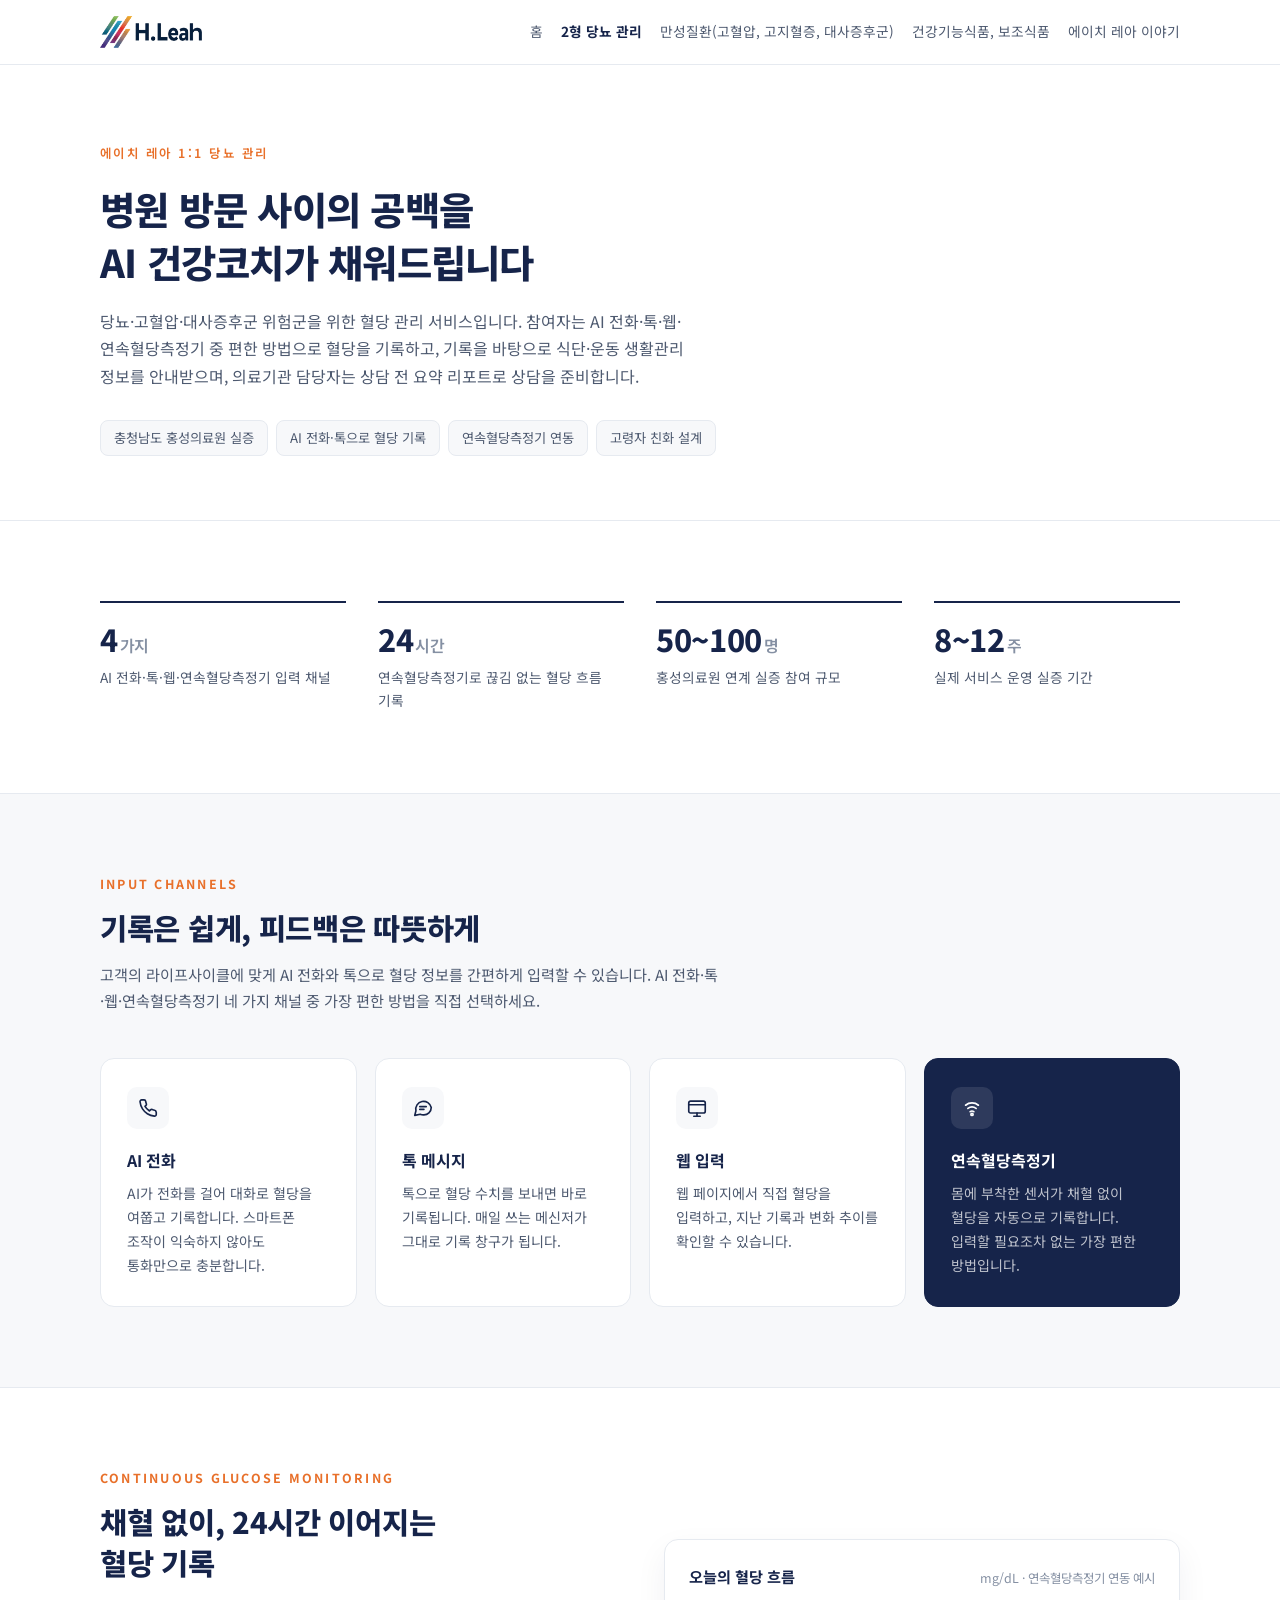
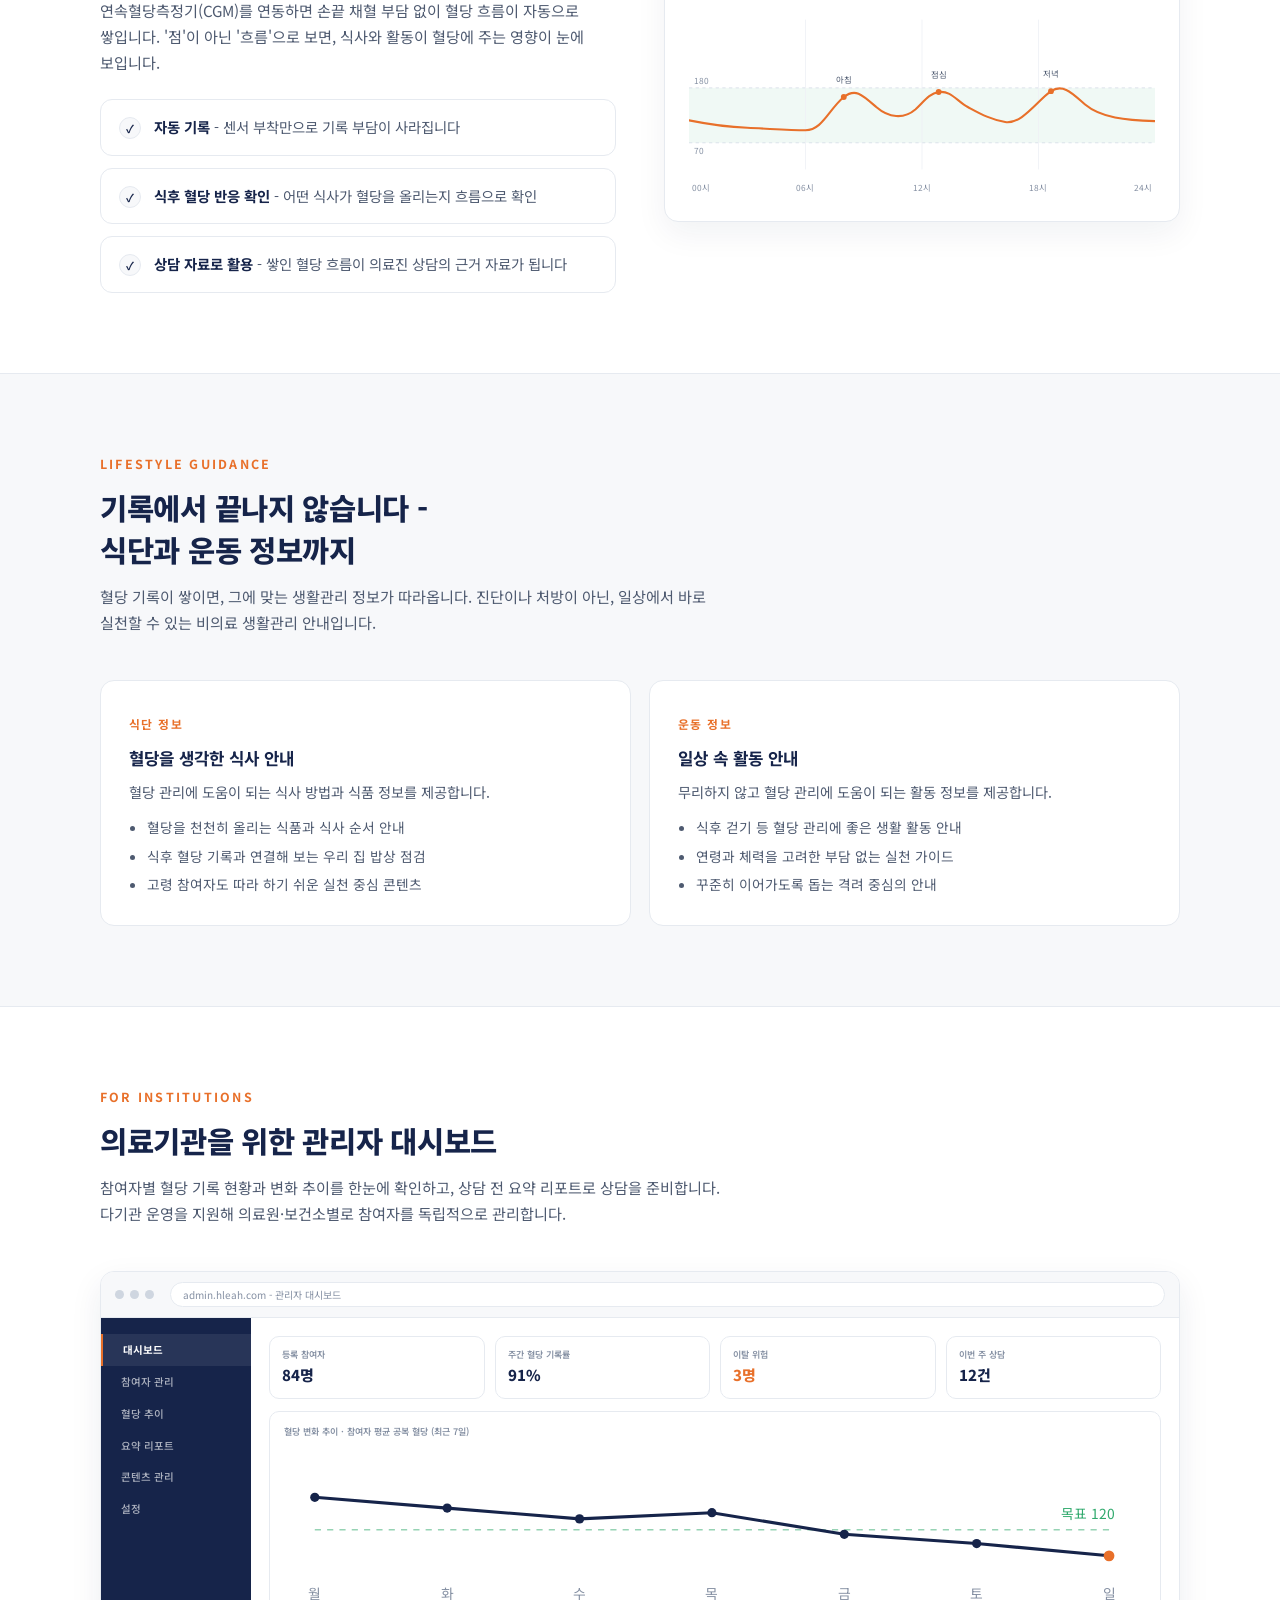
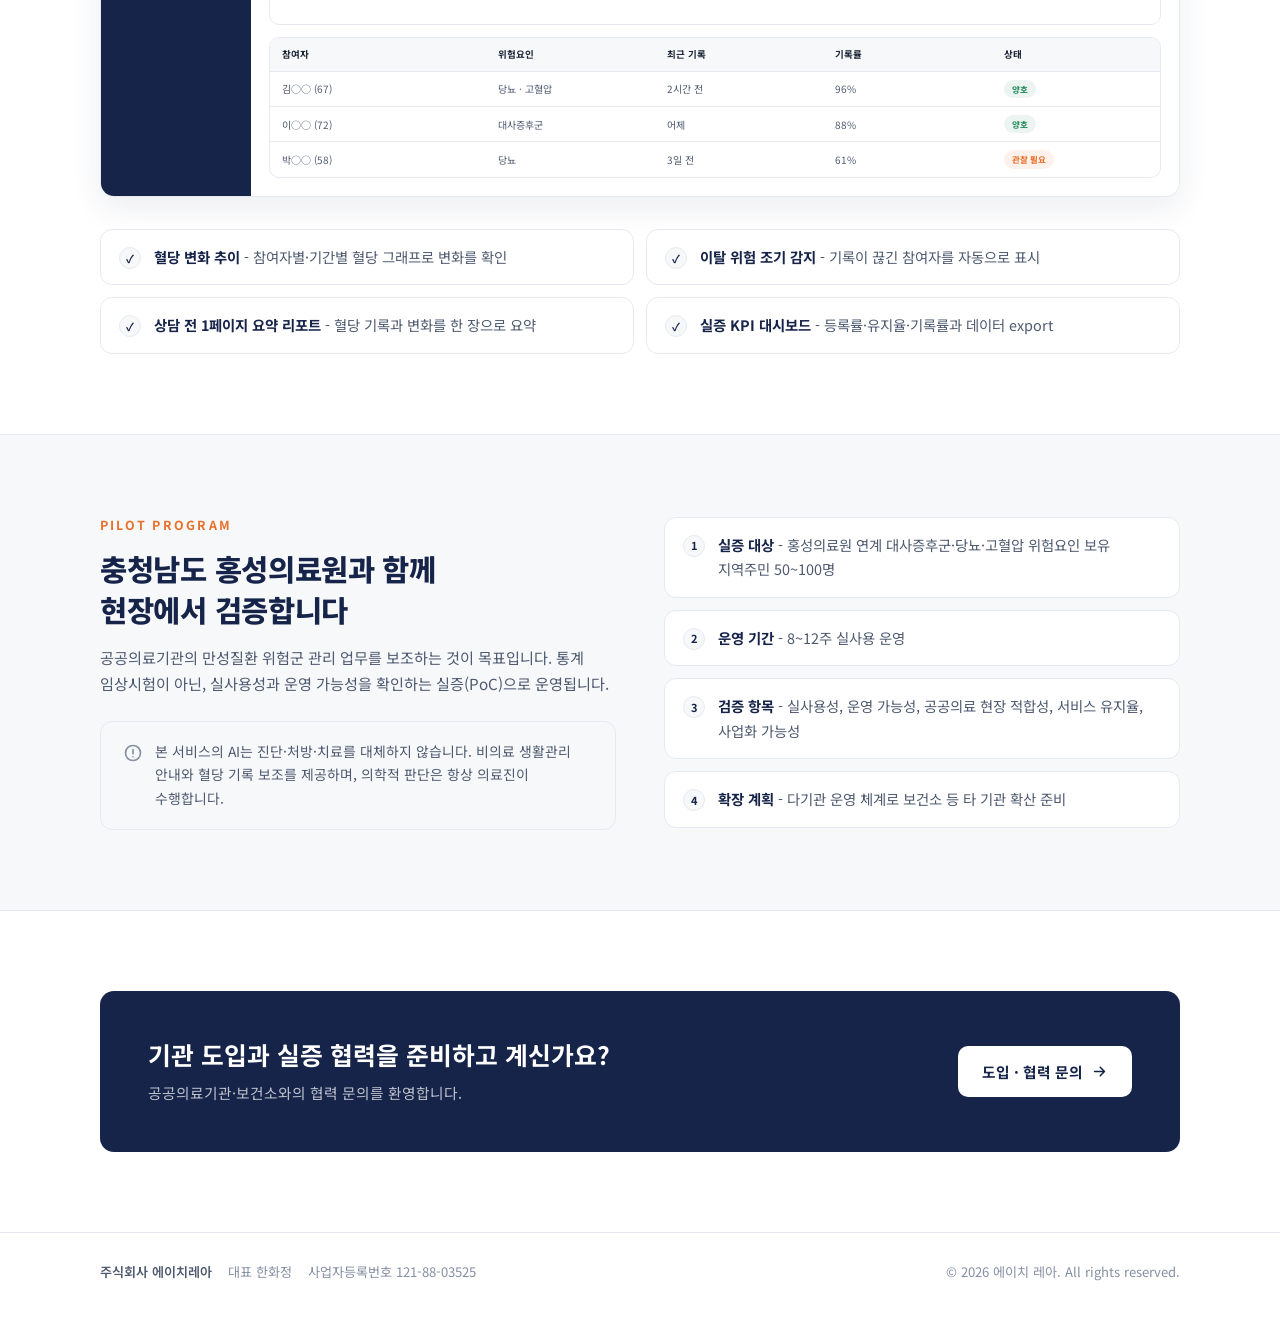
==== commit 37f1ec26: "PDF 피드백 반영: CI 로고 교체, 브랜드 한글화(에이치 레아), 메뉴·카드 문구 전면 수정 - 새 CI 로고(H.Leah) 및 파비콘 적용 - H-LEAH/HLeah - 에이" ====
--- a/diabetes.html
+++ b/diabetes.html
@@ -3,34 +3,27 @@
 <head>
 <meta charset="UTF-8">
 <meta name="viewport" content="width=device-width, initial-scale=1.0">
-<title>당뇨 케어 서비스 — H-LEAH</title>
-<meta name="description" content="AI 전화·톡·웹·연속혈당측정기로 혈당을 간편하게 기록하는 당뇨 케어 서비스. 충청남도홍성의료원과 실증을 진행하고 있습니다.">
+<title>2형 당뇨 관리 - 에이치 레아</title>
+<meta name="description" content="AI 전화·톡·웹·연속혈당측정기로 혈당을 간편하게 기록하는 당뇨 케어 서비스. 충청남도 홍성의료원과 실증을 진행하고 있습니다.">
 <link rel="preconnect" href="https://fonts.googleapis.com">
 <link rel="preconnect" href="https://fonts.gstatic.com" crossorigin>
 <link href="https://fonts.googleapis.com/css2?family=Noto+Sans+KR:wght@400;500;700;800;900&display=swap" rel="stylesheet">
 <link rel="stylesheet" href="css/style.css">
-<link rel="icon" href="data:image/svg+xml,%3Csvg xmlns='http://www.w3.org/2000/svg' viewBox='0 0 112 100'%3E%3Cg stroke-linecap='round' fill='none' stroke-width='14'%3E%3Cline x1='14' y1='88' x2='28' y2='60' stroke='%23f2d75c'/%3E%3Cline x1='40' y1='88' x2='60' y2='48' stroke='%23e8702a'/%3E%3Cline x1='68' y1='88' x2='100' y2='24' stroke='%2316244a'/%3E%3C/g%3E%3C/svg%3E">
+<link rel="icon" type="image/png" href="assets/favicon.png">
 </head>
 <body>
 
 <header class="site-header">
   <div class="container">
-    <a class="logo" href="index.html" aria-label="H-LEAH 홈">
-      <svg viewBox="0 0 112 100" width="28" height="25" aria-hidden="true">
-        <g stroke-linecap="round" fill="none" stroke-width="14">
-          <line x1="14" y1="88" x2="28" y2="60" stroke="#f2d75c"/>
-          <line x1="40" y1="88" x2="60" y2="48" stroke="#e8702a"/>
-          <line x1="68" y1="88" x2="100" y2="24" stroke="#16244a"/>
-        </g>
-      </svg>
-      <span class="logo-word">HLEAH</span>
+    <a class="logo" href="index.html" aria-label="에이치 레아 홈">
+      <img src="assets/hleah-ci.png" alt="에이치 레아">
     </a>
     <nav class="site-nav">
       <a href="index.html">홈</a>
-      <a href="diabetes.html" class="active">당뇨 케어</a>
-      <a href="metabolic.html">대사증후군</a>
-      <a href="supplements.html">건강 보조 식품</a>
-      <a href="https://www.hleah.com">HLeah 페이지</a>
+      <a href="diabetes.html" class="active">2형 당뇨 관리</a>
+      <a href="metabolic.html">만성질환(고혈압, 고지혈증, 대사증후군)</a>
+      <a href="supplements.html">건강기능식품, 보조식품</a>
+      <a href="https://www.hleah.com">에이치 레아 이야기</a>
     </nav>
   </div>
 </header>
@@ -39,14 +32,14 @@
 
 <section class="sub-hero">
   <div class="container">
-    <span class="eyebrow">H-LEAH 당뇨 케어</span>
+    <span class="eyebrow">에이치 레아 1:1 당뇨 관리</span>
     <h1>병원 방문 사이의 공백을<br>AI 건강코치가 채워드립니다</h1>
     <p class="lede">당뇨·고혈압·대사증후군 위험군을 위한 혈당 관리 서비스입니다.
     참여자는 AI 전화·톡·웹·연속혈당측정기 중 편한 방법으로 혈당을 기록하고,
     기록을 바탕으로 식단·운동 생활관리 정보를 안내받으며,
     의료기관 담당자는 상담 전 요약 리포트로 상담을 준비합니다.</p>
     <div class="hero-meta">
-      <span class="hero-chip">충청남도홍성의료원 실증</span>
+      <span class="hero-chip">충청남도 홍성의료원 실증</span>
       <span class="hero-chip">AI 전화·톡으로 혈당 기록</span>
       <span class="hero-chip">연속혈당측정기 연동</span>
       <span class="hero-chip">고령자 친화 설계</span>
@@ -59,8 +52,8 @@
     <div class="stat-strip">
       <div class="stat"><div class="num">4<em>가지</em></div><div class="lbl">AI 전화·톡·웹·연속혈당측정기 입력 채널</div></div>
       <div class="stat"><div class="num">24<em>시간</em></div><div class="lbl">연속혈당측정기로 끊김 없는 혈당 흐름 기록</div></div>
-      <div class="stat"><div class="num">50–100<em>명</em></div><div class="lbl">홍성의료원 연계 실증 참여 규모</div></div>
-      <div class="stat"><div class="num">8–12<em>주</em></div><div class="lbl">실제 서비스 운영 실증 기간</div></div>
+      <div class="stat"><div class="num">50~100<em>명</em></div><div class="lbl">홍성의료원 연계 실증 참여 규모</div></div>
+      <div class="stat"><div class="num">8~12<em>주</em></div><div class="lbl">실제 서비스 운영 실증 기간</div></div>
     </div>
   </div>
 </section>
@@ -109,9 +102,9 @@
           '점'이 아닌 '흐름'으로 보면, 식사와 활동이 혈당에 주는 영향이 눈에 보입니다.</p>
         </div>
         <ul class="checklist">
-          <li><span class="ck">✓</span><span><b>자동 기록</b> — 센서 부착만으로 기록 부담이 사라집니다</span></li>
-          <li><span class="ck">✓</span><span><b>식후 혈당 반응 확인</b> — 어떤 식사가 혈당을 올리는지 흐름으로 확인</span></li>
-          <li><span class="ck">✓</span><span><b>상담 자료로 활용</b> — 쌓인 혈당 흐름이 의료진 상담의 근거 자료가 됩니다</span></li>
+          <li><span class="ck">✓</span><span><b>자동 기록</b> - 센서 부착만으로 기록 부담이 사라집니다</span></li>
+          <li><span class="ck">✓</span><span><b>식후 혈당 반응 확인</b> - 어떤 식사가 혈당을 올리는지 흐름으로 확인</span></li>
+          <li><span class="ck">✓</span><span><b>상담 자료로 활용</b> - 쌓인 혈당 흐름이 의료진 상담의 근거 자료가 됩니다</span></li>
         </ul>
       </div>
       <div class="cgm-panel">
@@ -148,7 +141,7 @@
   <div class="container">
     <div class="section-head">
       <div class="kicker">Lifestyle Guidance</div>
-      <h2>기록에서 끝나지 않습니다 —<br>식단과 운동 정보까지</h2>
+      <h2>기록에서 끝나지 않습니다 -<br>식단과 운동 정보까지</h2>
       <p>혈당 기록이 쌓이면, 그에 맞는 생활관리 정보가 따라옵니다.
       진단이나 처방이 아닌, 일상에서 바로 실천할 수 있는 비의료 생활관리 안내입니다.</p>
     </div>
@@ -187,7 +180,7 @@
     </div>
 
     <div class="browser">
-      <div class="b-bar"><i></i><i></i><i></i><span class="b-url">admin.hleah.com — 관리자 대시보드</span></div>
+      <div class="b-bar"><i></i><i></i><i></i><span class="b-url">admin.hleah.com - 관리자 대시보드</span></div>
       <div class="b-body">
         <div class="b-side">
           <b class="on">대시보드</b>
@@ -235,10 +228,10 @@
 
     <div style="height:32px"></div>
     <ul class="checklist" style="display:grid;grid-template-columns:repeat(2,1fr);gap:12px">
-      <li><span class="ck">✓</span><span><b>혈당 변화 추이</b> — 참여자별·기간별 혈당 그래프로 변화를 확인</span></li>
-      <li><span class="ck">✓</span><span><b>이탈 위험 조기 감지</b> — 기록이 끊긴 참여자를 자동으로 표시</span></li>
-      <li><span class="ck">✓</span><span><b>상담 전 1페이지 요약 리포트</b> — 혈당 기록과 변화를 한 장으로 요약</span></li>
-      <li><span class="ck">✓</span><span><b>실증 KPI 대시보드</b> — 등록률·유지율·기록률과 데이터 export</span></li>
+      <li><span class="ck">✓</span><span><b>혈당 변화 추이</b> - 참여자별·기간별 혈당 그래프로 변화를 확인</span></li>
+      <li><span class="ck">✓</span><span><b>이탈 위험 조기 감지</b> - 기록이 끊긴 참여자를 자동으로 표시</span></li>
+      <li><span class="ck">✓</span><span><b>상담 전 1페이지 요약 리포트</b> - 혈당 기록과 변화를 한 장으로 요약</span></li>
+      <li><span class="ck">✓</span><span><b>실증 KPI 대시보드</b> - 등록률·유지율·기록률과 데이터 export</span></li>
     </ul>
   </div>
 </section>
@@ -249,7 +242,7 @@
       <div>
         <div class="section-head" style="margin-bottom:24px">
           <div class="kicker">Pilot Program</div>
-          <h2>충청남도홍성의료원과 함께<br>현장에서 검증합니다</h2>
+          <h2>충청남도 홍성의료원과 함께<br>현장에서 검증합니다</h2>
           <p>공공의료기관의 만성질환 위험군 관리 업무를 보조하는 것이 목표입니다.
           통계 임상시험이 아닌, 실사용성과 운영 가능성을 확인하는 실증(PoC)으로 운영됩니다.</p>
         </div>
@@ -260,10 +253,10 @@
         </div>
       </div>
       <ul class="checklist">
-        <li><span class="ck">1</span><span><b>실증 대상</b> — 홍성의료원 연계 대사증후군·당뇨·고혈압 위험요인 보유 지역주민 50~100명</span></li>
-        <li><span class="ck">2</span><span><b>운영 기간</b> — 8~12주 실사용 운영</span></li>
-        <li><span class="ck">3</span><span><b>검증 항목</b> — 실사용성, 운영 가능성, 공공의료 현장 적합성, 서비스 유지율, 사업화 가능성</span></li>
-        <li><span class="ck">4</span><span><b>확장 계획</b> — 다기관 운영 체계로 보건소 등 타 기관 확산 준비</span></li>
+        <li><span class="ck">1</span><span><b>실증 대상</b> - 홍성의료원 연계 대사증후군·당뇨·고혈압 위험요인 보유 지역주민 50~100명</span></li>
+        <li><span class="ck">2</span><span><b>운영 기간</b> - 8~12주 실사용 운영</span></li>
+        <li><span class="ck">3</span><span><b>검증 항목</b> - 실사용성, 운영 가능성, 공공의료 현장 적합성, 서비스 유지율, 사업화 가능성</span></li>
+        <li><span class="ck">4</span><span><b>확장 계획</b> - 다기관 운영 체계로 보건소 등 타 기관 확산 준비</span></li>
       </ul>
     </div>
   </div>
@@ -292,7 +285,7 @@
       <span>대표 한화정</span>
       <span>사업자등록번호 121-88-03525</span>
     </div>
-    <span>© 2026 HLEAH Inc. All rights reserved.</span>
+    <span>© 2026 에이치 레아. All rights reserved.</span>
   </div>
 </footer>
 
--- a/css/style.css
+++ b/css/style.css
@@ -43,14 +43,8 @@
 .container { width: min(1080px, 90%); margin: 0 auto; }
 
 /* ---------- 로고 ---------- */
-.logo { display: inline-flex; align-items: center; gap: 10px; color: var(--navy); }
-.logo svg { display: block; }
-.logo-word {
-  font-weight: 800;
-  letter-spacing: 0.03em;
-  font-size: 1.22rem;
-  line-height: 1;
-}
+.logo { display: inline-flex; align-items: center; flex-shrink: 0; }
+.logo img { height: 32px; width: auto; display: block; }
 
 /* ---------- 헤더 ---------- */
 .site-header {
@@ -66,7 +60,7 @@
   justify-content: space-between;
   height: 64px;
 }
-.site-nav { display: flex; gap: 28px; font-size: 0.9rem; }
+.site-nav { display: flex; gap: 18px; font-size: 0.86rem; white-space: nowrap; }
 .site-nav a { color: var(--ink-soft); transition: color 0.15s; }
 .site-nav a:hover { color: var(--ink); }
 .site-nav a.active { color: var(--navy); font-weight: 700; }
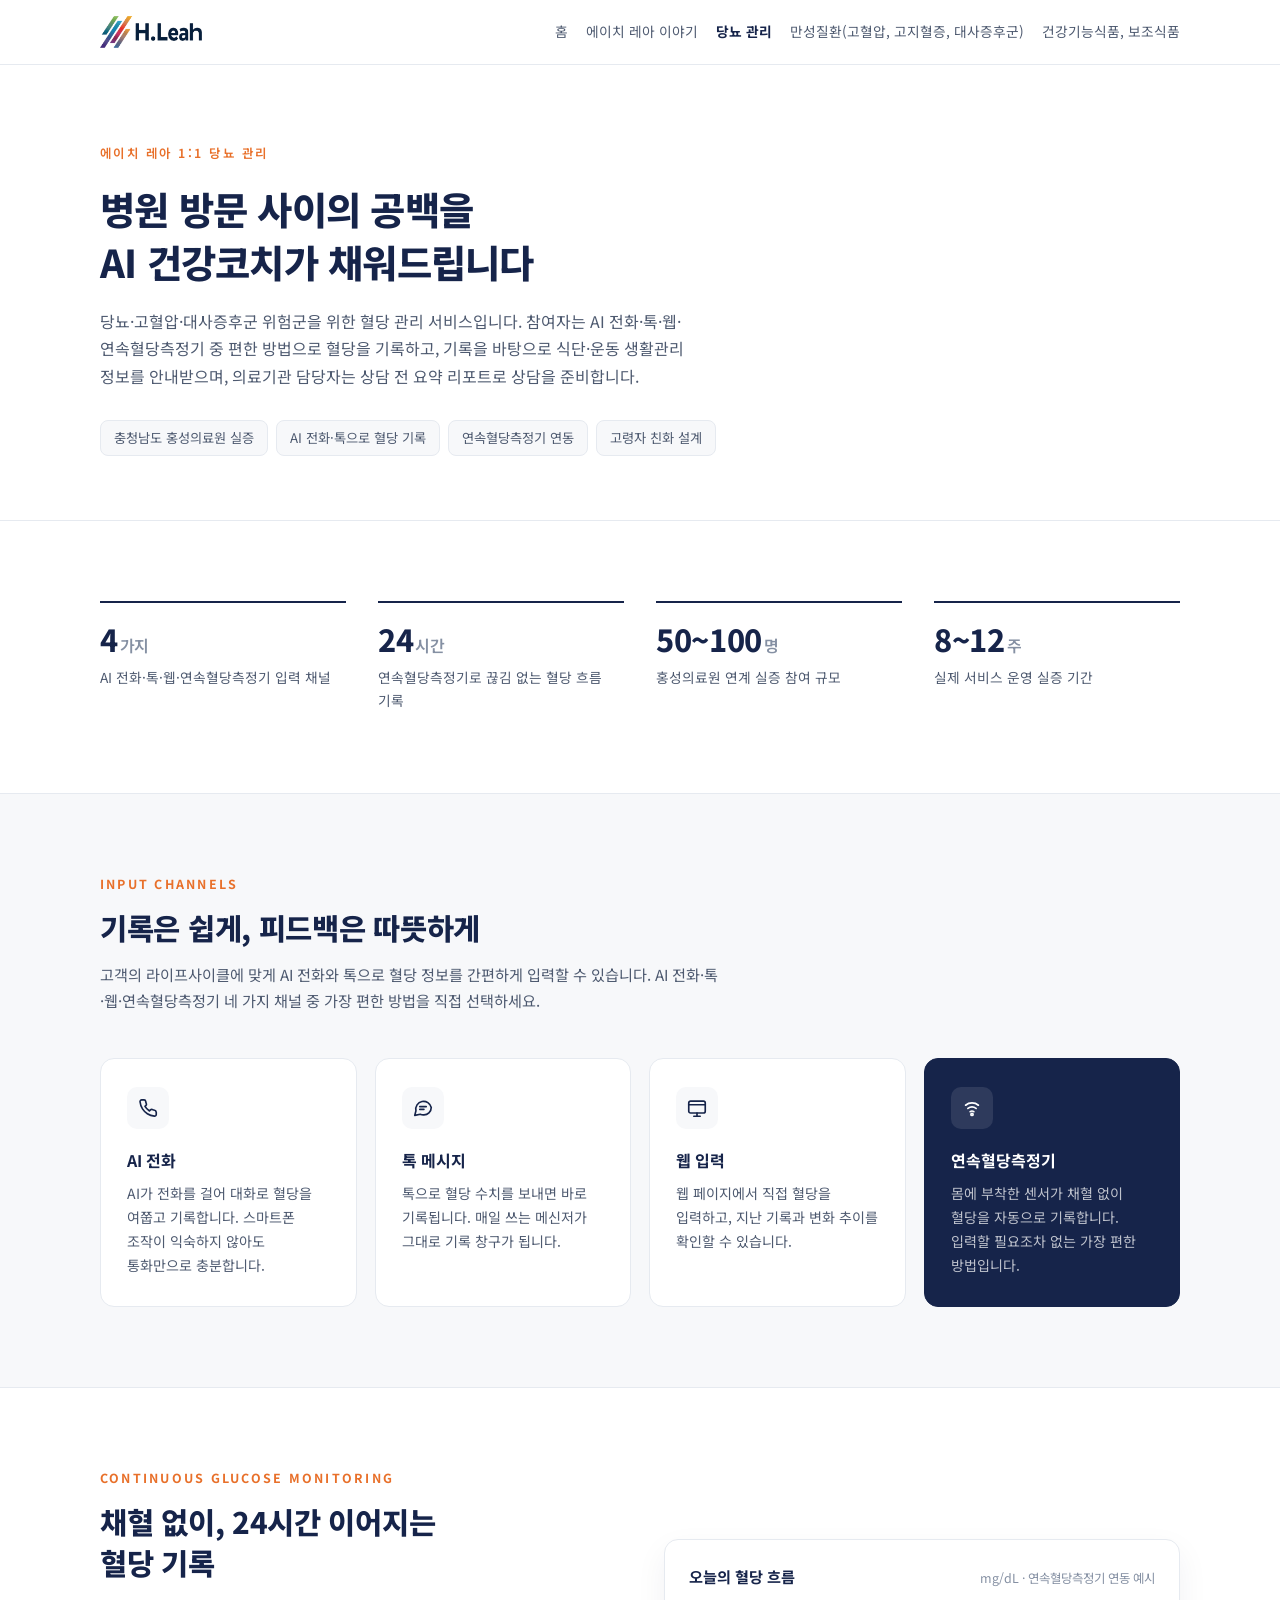
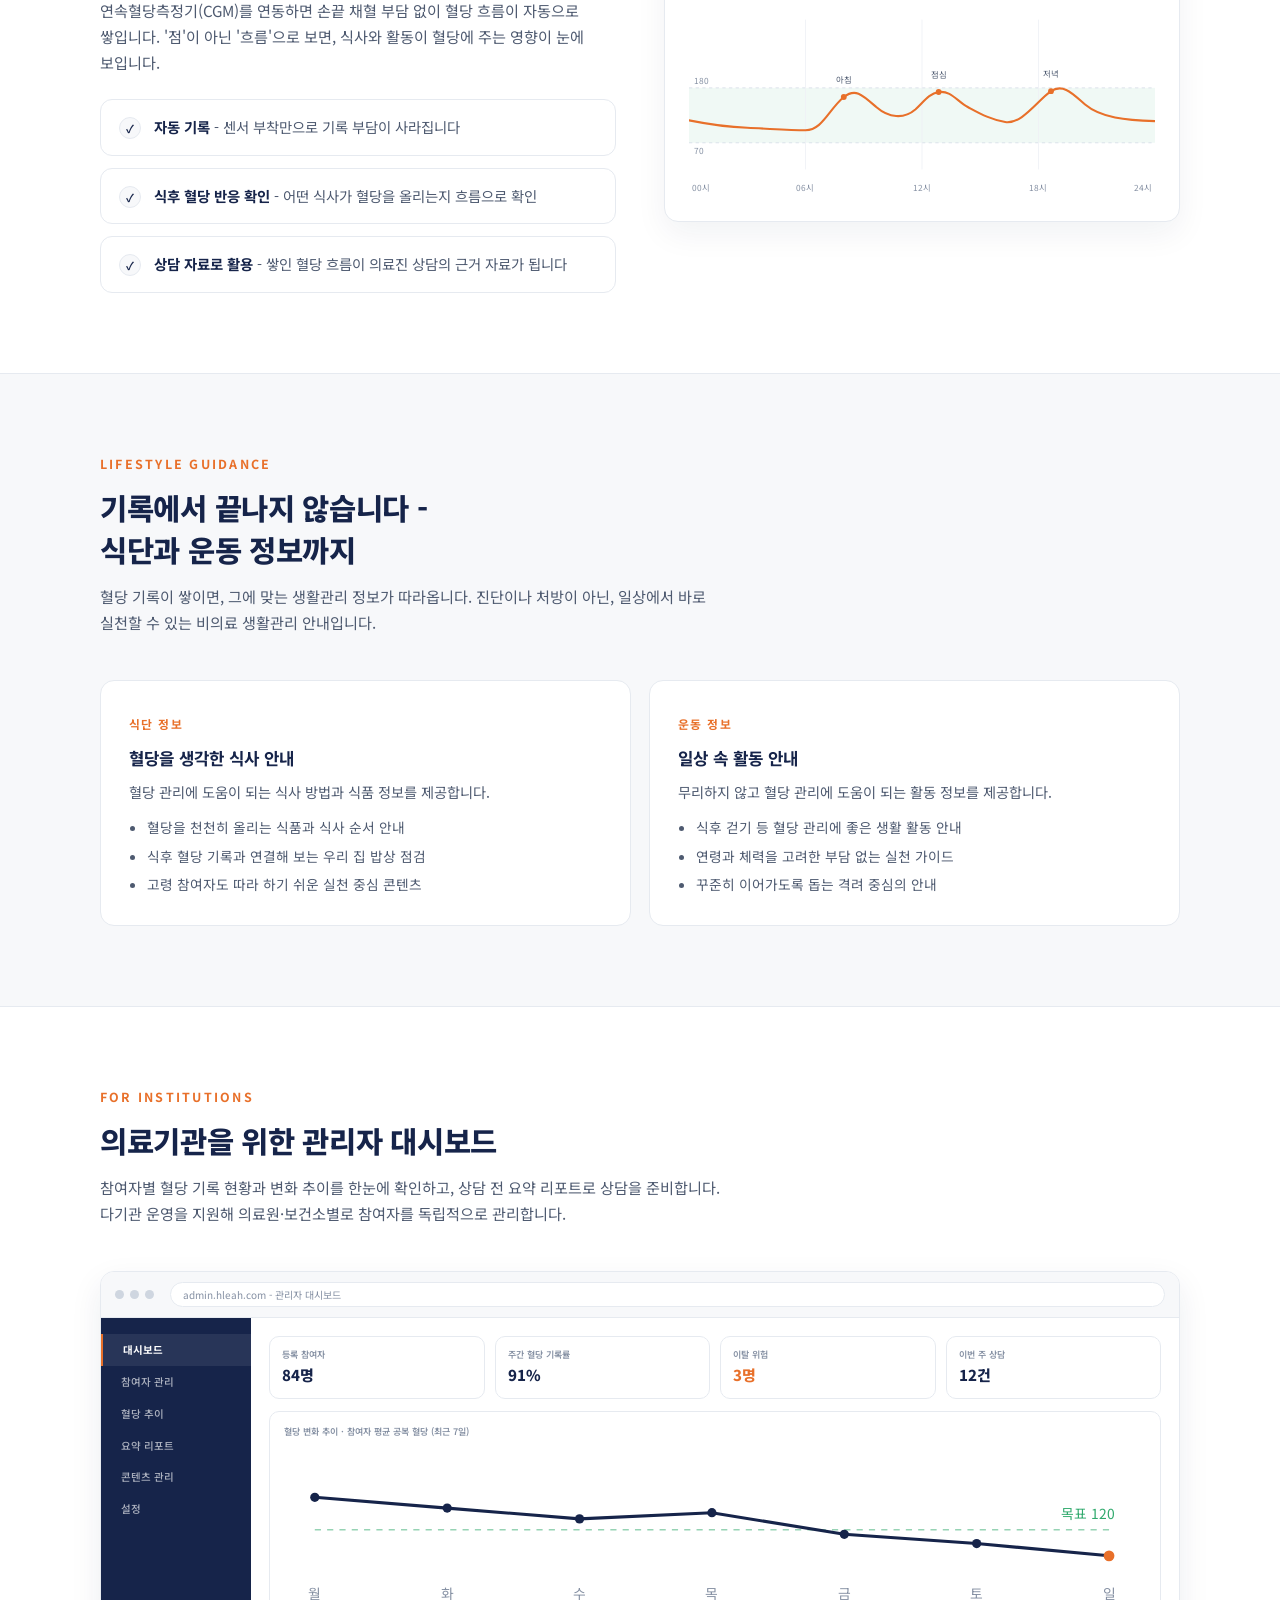
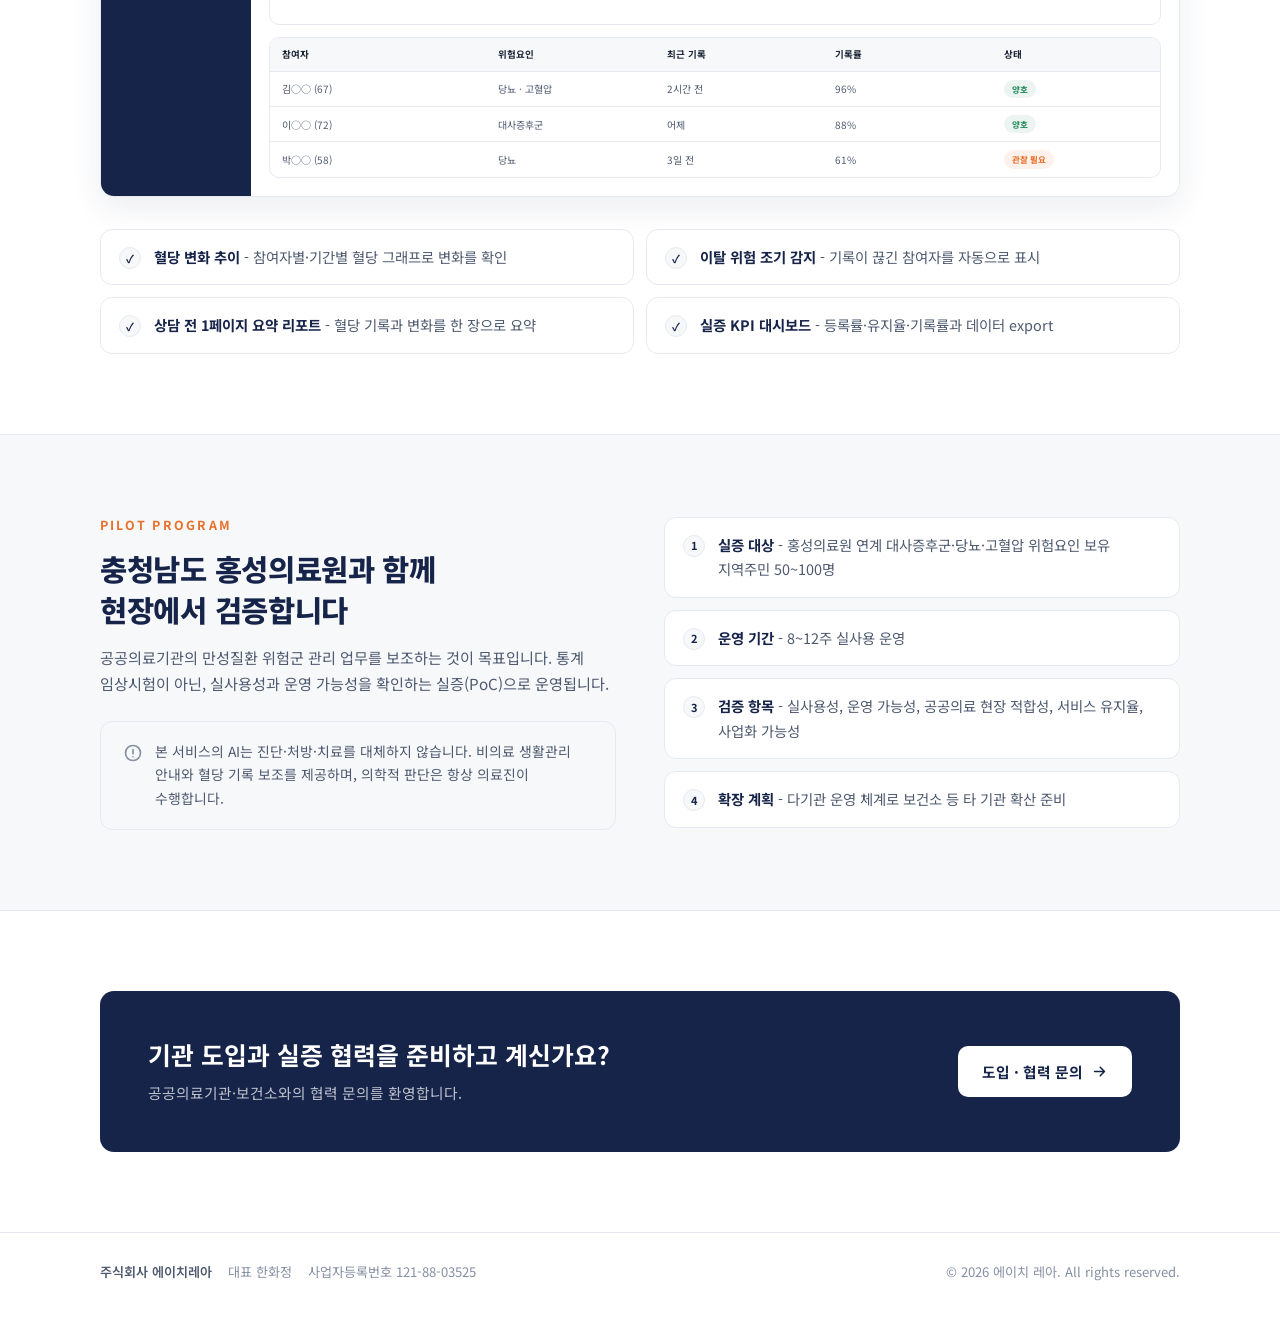
==== commit 4f1e6deb: "헤더 메뉴 순서 변경 및 '2형' 제거: 에이치 레아 이야기 > 당뇨 관리 > 만성질환 > 건강기능식품 Co-Authored-By: Claude Fable 5 <noreply@an" ====
--- a/diabetes.html
+++ b/diabetes.html
@@ -3,7 +3,7 @@
 <head>
 <meta charset="UTF-8">
 <meta name="viewport" content="width=device-width, initial-scale=1.0">
-<title>2형 당뇨 관리 - 에이치 레아</title>
+<title>당뇨 관리 - 에이치 레아</title>
 <meta name="description" content="AI 전화·톡·웹·연속혈당측정기로 혈당을 간편하게 기록하는 당뇨 케어 서비스. 충청남도 홍성의료원과 실증을 진행하고 있습니다.">
 <link rel="preconnect" href="https://fonts.googleapis.com">
 <link rel="preconnect" href="https://fonts.gstatic.com" crossorigin>
@@ -20,10 +20,10 @@
     </a>
     <nav class="site-nav">
       <a href="index.html">홈</a>
-      <a href="diabetes.html" class="active">2형 당뇨 관리</a>
+      <a href="https://www.hleah.com">에이치 레아 이야기</a>
+      <a href="diabetes.html" class="active">당뇨 관리</a>
       <a href="metabolic.html">만성질환(고혈압, 고지혈증, 대사증후군)</a>
       <a href="supplements.html">건강기능식품, 보조식품</a>
-      <a href="https://www.hleah.com">에이치 레아 이야기</a>
     </nav>
   </div>
 </header>
